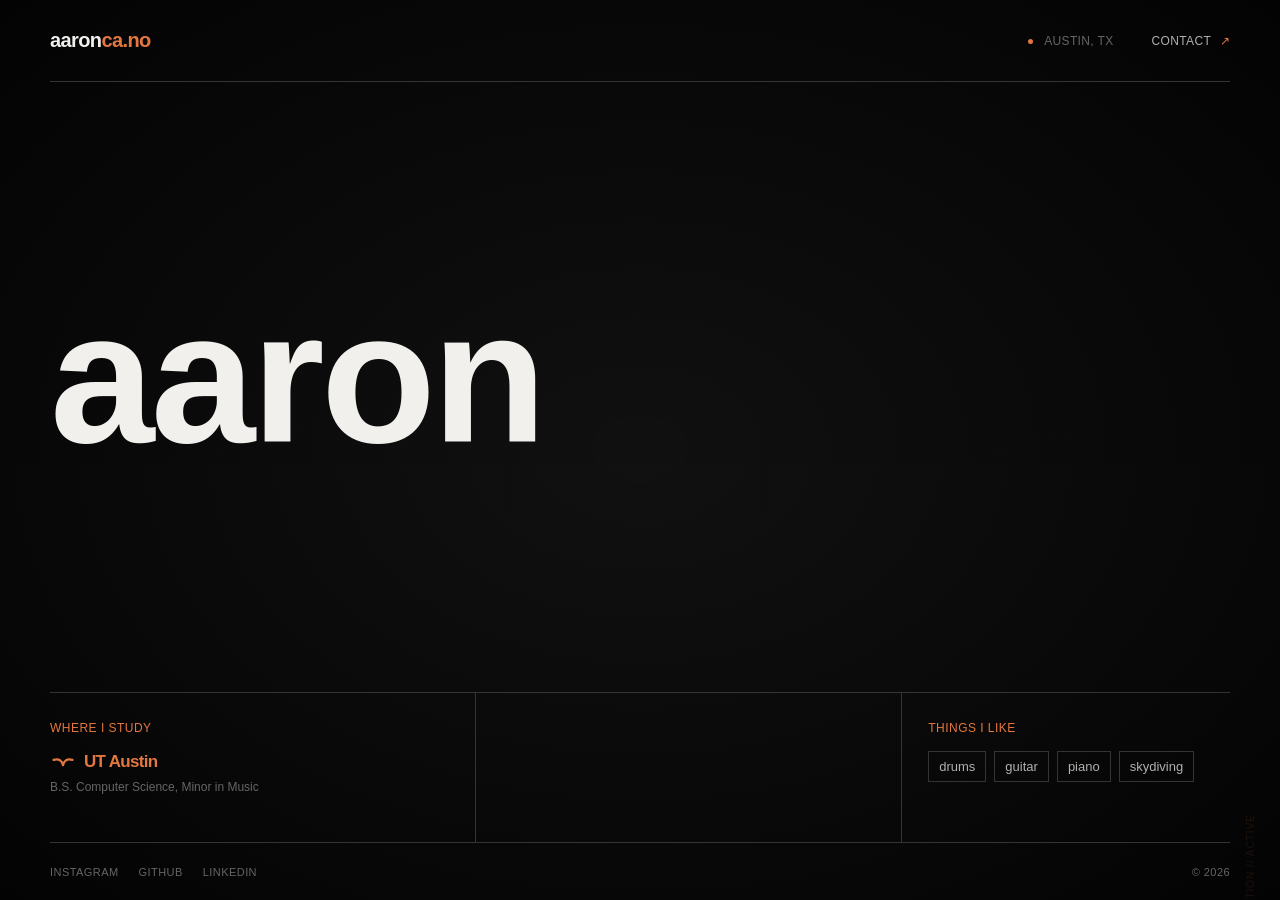
==== index.html @ 5e1a14c0 "new site" ====
<!doctype html>
<html lang="en">
<head>
  <meta charset="utf-8">
  <meta name="viewport" content="width=device-width, initial-scale=1">
  <meta name="theme-color" content="#111111">
  <meta name="description" content="Aaron's personal website.">
  <title>aaronca.no — Aaron</title>
  <link rel="icon" type="image/svg+xml" href="favicon.svg">
  <link rel="stylesheet" href="styles.css">
</head>
<body>
  <div class="background-mark" aria-hidden="true">A</div>
  <div class="sky-scene" aria-hidden="true">
    <div class="flight">
       <pre class="plane"> __
 \  \     _ _
  \**\ ___\/ \
X*#####*+^^\_\
  o/\  \
     \__\</pre>
    </div>
    <span class="skydiver one">o-)-&lt;</span>
    <span class="skydiver two">o-)-&lt;</span>
    <span class="skydiver three">o-)-&lt;</span>
    <span class="scene-status">BACKGROUND MOTION // ACTIVE</span>
  </div>
  <main class="page">
    <nav class="nav" aria-label="Main navigation">
      <a class="logo" href="/"><span class="logo-name">aaron</span><span class="logo-domain">ca.no</span></a>
      <div class="nav-right">
        <span class="location"><i></i> Austin, TX</span>
        <a href="mailto:aaroncano@utexas.edu">contact <b>↗</b></a>
      </div>
    </nav>

    <section class="hero" aria-labelledby="name">
      <div class="hero-main">
        <h1 id="name">aaron</h1>
      </div>
    </section>

    <section class="profile" aria-label="About Aaron">
      <div class="profile-block school-block">
        <span class="label">where I study</span>
        <p><svg class="longhorn" viewBox="0 0 100 36" aria-hidden="true"><path d="M50,30 C46,12 34,4 14,10 M50,30 C54,12 66,4 86,10" /></svg>UT Austin</p>
        <small>B.S. Computer Science, Minor in Music</small>
      </div>
      <div class="profile-block"></div>
      <div class="profile-block hobbies-block">
        <span class="label">things I like</span>
        <div class="hobbies"><span>drums</span><span>guitar</span><span>piano</span><span>skydiving</span></div>
      </div>
    </section>

    <footer class="footer">
      <div class="socials">
        <a href="https://instagram.com/uum" target="_blank" rel="noopener">Instagram</a>
        <a href="https://github.com/aarcn" target="_blank" rel="noopener">GitHub</a>
        <a href="https://www.linkedin.com/in/aarcn" target="_blank" rel="noopener">LinkedIn</a>
      </div>
      <span>© 2026</span>
    </footer>
  </main>
  <script src="script.js" defer></script>
</body>
</html>
---- styles.css ----
:root {
  --black: #111111;
  --panel: #181818;
  --white: #f1f0ed;
  --soft: #b1b0ad;
  --dim: #666563;
  --line: #353433;
  --orange: #e4773f;
  --font-sans: -apple-system, BlinkMacSystemFont, 'Segoe UI', Helvetica, 'Apple Color Emoji', Arial, sans-serif, 'Segoe UI Emoji', 'Segoe UI Symbol';
}

* { box-sizing: border-box; }
html, body { width: 100%; height: 100%; overflow: hidden; }
body { margin: 0; background: var(--black); color: var(--white); font-family: var(--font-sans); }
body::before { content: ''; position: fixed; inset: 0; pointer-events: none; opacity: .13; background-image: radial-gradient(#fff 0.5px, transparent .5px); background-size: 5px 5px; mix-blend-mode: soft-light; }
a { color: inherit; text-decoration: none; }
.sky-scene { position: fixed; inset: 0; z-index: 0; overflow: hidden; background: linear-gradient(180deg, rgba(17,17,17,.96), rgba(17,17,17,.98)), radial-gradient(ellipse at 70% 12%, rgba(255,255,255,.005), transparent 34%), repeating-linear-gradient(166deg, transparent 0 110px, rgba(255,255,255,.0025) 111px 112px, transparent 113px 190px); }
.sky-scene::after { content: ''; position: absolute; inset: 0; z-index: 2; pointer-events: none; background: radial-gradient(ellipse at center, transparent 5%, rgba(0,0,0,.78) 100%); }
.flight { position: absolute; top: 18%; right: -360px; z-index: 1; width: 360px; height: 150px; animation: fly var(--fly-duration, 14s) steps(var(--fly-steps, 140), end) infinite; will-change: transform; }
.flight::before { content: '..............................'; position: absolute; top: 31px; left: 150px; color: rgba(255,255,255,.08); font: 10px ui-monospace, 'SFMono-Regular', Menlo, Consolas, monospace; letter-spacing: 3px; }
.plane { position: absolute; top: 0; left: 0; margin: 0; color: rgba(255,255,255,.19); font: 11px/1.05 ui-monospace, 'SFMono-Regular', Menlo, Consolas, monospace; text-shadow: 0 0 8px rgba(255,255,255,.055); }
.skydiver { position: absolute; color: rgba(255,255,255,.21); font: 11px/1 ui-monospace, 'SFMono-Regular', Menlo, Consolas, monospace; text-align: center; white-space: pre; opacity: 0; text-shadow: 0 0 8px rgba(255,255,255,.06); z-index: 1; }
.skydiver.active { animation: drop 6.52s steps(34, end) forwards; }
.skydiver.landed { animation: bounce 2.8s steps(20, end) forwards; }
.scene-status { position: absolute; right: 24px; bottom: 86px; z-index: 3; color: rgba(228,119,63,.11); font: 500 10px var(--font-sans); letter-spacing: .1em; transform: rotate(-90deg); transform-origin: right bottom; }
.page { width: min(1180px, calc(100% - 88px)); height: 100dvh; min-height: 560px; margin: auto; position: relative; z-index: 1; display: flex; flex-direction: column; }
.nav { display: flex; justify-content: space-between; align-items: center; flex: 0 0 82px; border-bottom: 1px solid var(--line); font: 500 12px var(--font-sans); text-transform: uppercase; letter-spacing: .03em; }
.logo { color: var(--white); font: 600 20px var(--font-sans); letter-spacing: -.03em; text-transform: lowercase; }.logo-name { color: var(--white); }.logo-domain { color: var(--orange); }.nav-right { display: flex; align-items: center; gap: 38px; color: var(--soft); }.nav-right b { margin-left: 5px; color: var(--orange); font-weight: 400; }.location { color: var(--dim); }.location i { display: inline-block; width: 5px; height: 5px; margin: 0 8px 1px 0; border-radius: 50%; background: var(--orange); }
.hero { display: grid; grid-template-columns: 1fr; align-items: center; flex: 1; border-bottom: 1px solid var(--line); position: relative; }.hero-main { padding-bottom: 2vh; }.label { color: var(--orange); font: 500 12px var(--font-sans); letter-spacing: .04em; text-transform: uppercase; }
h1 { margin: 0; font-size: clamp(84px, 15vw, 188px); font-weight: 700; letter-spacing: -.02em; line-height: .85; }
.background-mark { position: fixed; right: -2vw; bottom: -14vw; z-index: -1; color: #171717; font-size: 52vw; font-weight: 800; letter-spacing: -.2em; line-height: .7; user-select: none; }
.profile { display: grid; grid-template-columns: 1.3fr 1.3fr 1fr; min-height: 150px; border-bottom: 1px solid var(--line); }.profile-block { padding: 25px 26px 22px 0; border-right: 1px solid var(--line); }.profile-block + .profile-block { padding-left: 26px; }.profile-block:last-child { border: 0; }.profile-block p { margin: 15px 0 0; color: var(--white); font-size: 17px; font-weight: 600; letter-spacing: -.04em; line-height: 1.25; }.school-block p { display: flex; align-items: center; color: var(--orange); }.school-block small { display: block; margin-top: 8px; color: var(--dim); font: 12px var(--font-sans); }.longhorn { width: 26px; height: 10px; margin-right: 8px; fill: none; stroke: var(--orange); stroke-width: 9; stroke-linecap: round; flex: 0 0 auto; }.hobbies { display: flex; flex-wrap: wrap; gap: 8px; margin-top: 15px; }.hobbies span { padding: 7px 10px; border: 1px solid var(--line); color: var(--soft); font: 500 13px var(--font-sans); transition: border-color .15s ease, color .15s ease; }.hobbies span:hover { border-color: var(--orange); color: var(--orange); }
.footer { display: flex; justify-content: space-between; align-items: center; flex: 0 0 57px; color: var(--dim); font: 500 11px var(--font-sans); text-transform: uppercase; letter-spacing: .04em; }.socials { display: flex; gap: 20px; }.socials a:hover { color: var(--orange); }
@keyframes fly { from { transform: translateX(0); } to { transform: translateX(calc(-1 * var(--fly-distance, 1820px))); } }
@keyframes drop { 0% { opacity: 0; transform: translate(0, 0); } 3% { opacity: 1; } 22% { transform: translate(8px, calc(var(--fall-total, 220px) * .682)); } 100% { opacity: 1; transform: translate(var(--drift-x, 45px), var(--fall-total, 220px)); } }
@keyframes bounce { 0% { opacity: 1; transform: translate(var(--drift-x, 45px), var(--fall-total, 220px)); } 17.86% { transform: translate(var(--drift-x, 45px), var(--fall-total, 220px)); } 26.79% { transform: translate(var(--drift-x, 45px), calc(var(--fall-total, 220px) - 11px)); } 35.71% { transform: translate(var(--drift-x, 45px), var(--fall-total, 220px)); } 44.64% { transform: translate(var(--drift-x, 45px), calc(var(--fall-total, 220px) - 11px)); } 53.57% { transform: translate(var(--drift-x, 45px), var(--fall-total, 220px)); } 89.29% { opacity: 1; transform: translate(var(--drift-x, 45px), var(--fall-total, 220px)); } 100% { opacity: 0; transform: translate(var(--drift-x, 45px), var(--fall-total, 220px)); } }
@media (max-width: 700px) { .page { width: calc(100% - 36px); min-height: 500px; }.nav { flex-basis: 64px; }.nav-right { gap: 15px; }.location { display: none; }.hero { padding-top: 15vh; }.profile { grid-template-columns: 1fr 1fr; min-height: 0; }.profile-block { padding: 18px 10px 18px 0; }.profile-block + .profile-block { padding-left: 14px; }.profile-block:last-child { grid-column: 1 / -1; border-top: 1px solid var(--line); padding-left: 0; }.profile-block p { font-size: 14px; }.hobbies-block { display: flex; align-items: center; justify-content: space-between; gap: 12px; }.hobbies-block .label { flex: 0 0 auto; }.hobbies { margin-top: 0; justify-content: flex-end; }.background-mark { right: -12vw; bottom: 4vh; font-size: 80vw; }.footer { flex-basis: 45px; }.socials { gap: 12px; } }
@media (max-height: 680px) and (min-width: 701px) { .nav { flex-basis: 66px; }.hero h1 { font-size: 112px; }.profile { min-height: 125px; }.profile-block { padding-top: 18px; }.footer { flex-basis: 45px; } }
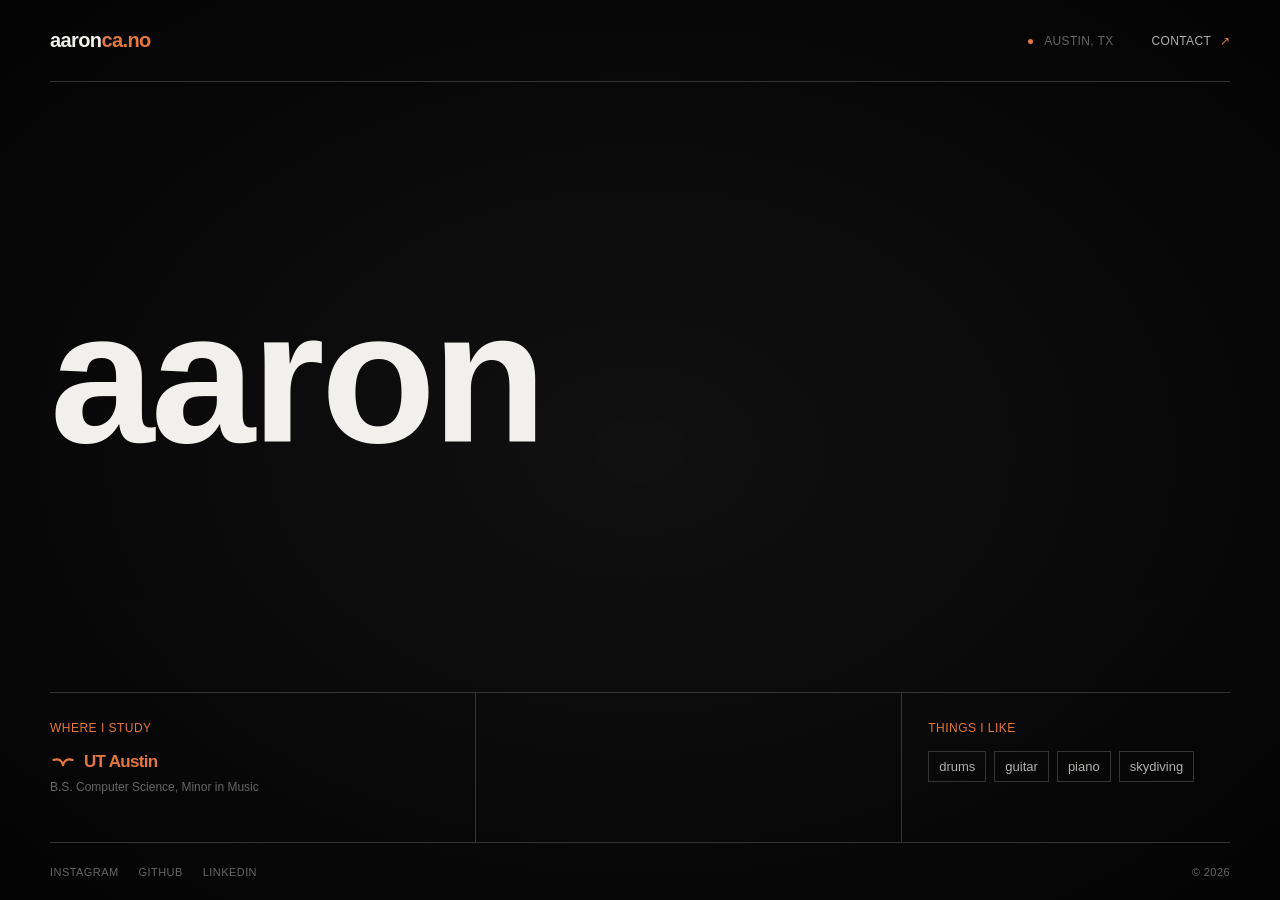
==== commit 8aad5fbe: "Update title in index.html" ====
--- a/index.html
+++ b/index.html
@@ -5,7 +5,7 @@
   <meta name="viewport" content="width=device-width, initial-scale=1">
   <meta name="theme-color" content="#111111">
   <meta name="description" content="Aaron's personal website.">
-  <title>aaronca.no — Aaron</title>
+  <title>aaron ca.no</title>
   <link rel="icon" type="image/svg+xml" href="favicon.svg">
   <link rel="stylesheet" href="styles.css">
 </head>
@@ -23,7 +23,6 @@
     <span class="skydiver one">o-)-&lt;</span>
     <span class="skydiver two">o-)-&lt;</span>
     <span class="skydiver three">o-)-&lt;</span>
-    <span class="scene-status">BACKGROUND MOTION // ACTIVE</span>
   </div>
   <main class="page">
     <nav class="nav" aria-label="Main navigation">
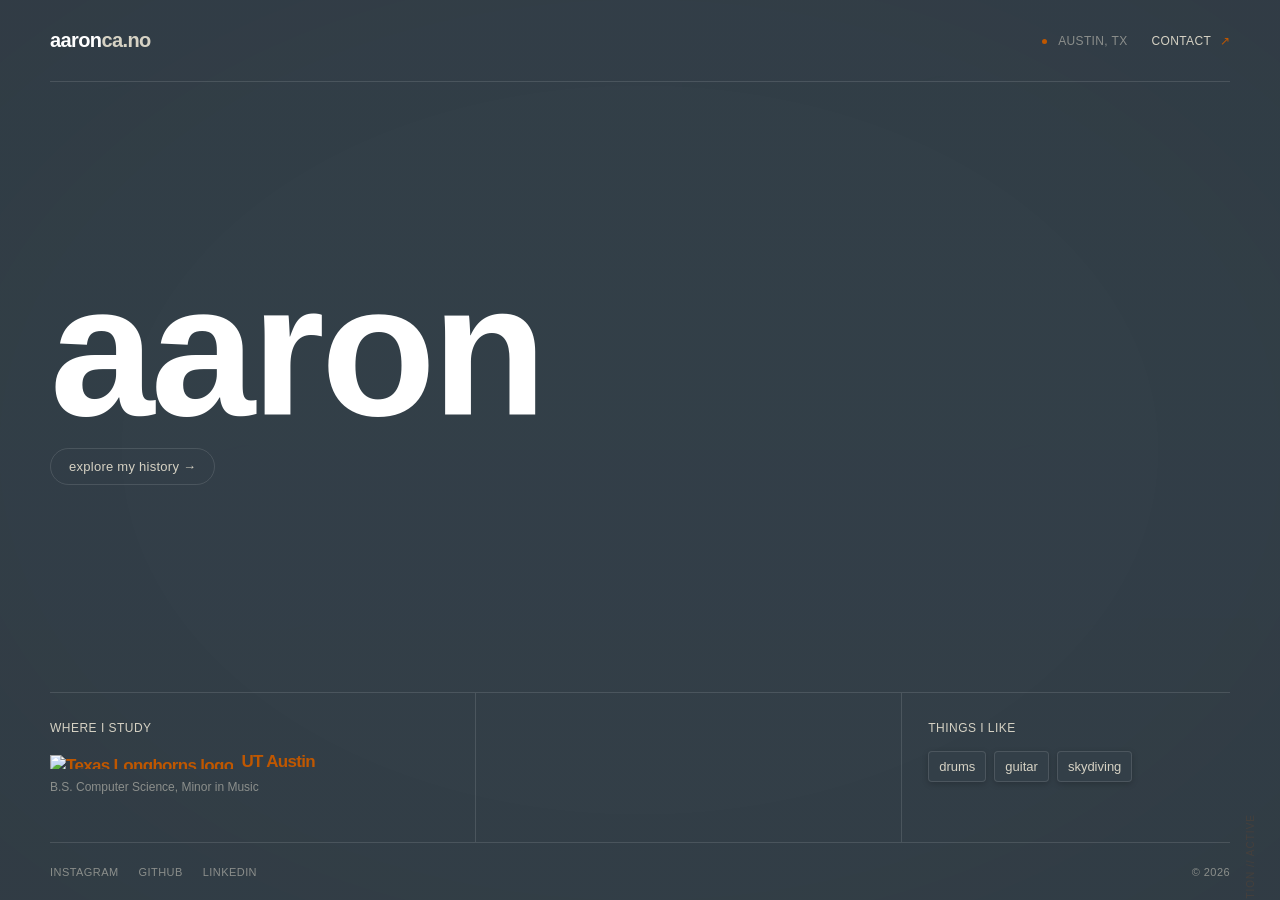
==== commit 04694b2a: "n" ====
--- a/index.html
+++ b/index.html
@@ -3,9 +3,9 @@
 <head>
   <meta charset="utf-8">
   <meta name="viewport" content="width=device-width, initial-scale=1">
-  <meta name="theme-color" content="#111111">
-  <meta name="description" content="Aaron's personal website.">
-  <title>aaron ca.no</title>
+  <meta name="theme-color" content="#333F48">
+  <meta name="description" content="a aronnnn">
+  <title>aaronca.no</title>
   <link rel="icon" type="image/svg+xml" href="favicon.svg">
   <link rel="stylesheet" href="styles.css">
 </head>
@@ -23,6 +23,7 @@
     <span class="skydiver one">o-)-&lt;</span>
     <span class="skydiver two">o-)-&lt;</span>
     <span class="skydiver three">o-)-&lt;</span>
+    <span class="scene-status">BACKGROUND MOTION // ACTIVE</span>
   </div>
   <main class="page">
     <nav class="nav" aria-label="Main navigation">
@@ -36,19 +37,20 @@
     <section class="hero" aria-labelledby="name">
       <div class="hero-main">
         <h1 id="name">aaron</h1>
+        <a class="explore-btn" href="history.html">explore my history →</a>
       </div>
     </section>
 
     <section class="profile" aria-label="About Aaron">
       <div class="profile-block school-block">
         <span class="label">where I study</span>
-        <p><svg class="longhorn" viewBox="0 0 100 36" aria-hidden="true"><path d="M50,30 C46,12 34,4 14,10 M50,30 C54,12 66,4 86,10" /></svg>UT Austin</p>
+        <p><img class="longhorn" src="https://imgs.search.brave.com/tHz8o9_gtrJKalF6sdXuzC66Z_aBAsimon8lLTeppGc/rs:fit:860:0:0:0/g:ce/aHR0cHM6Ly9keGJo/c3JxeXJyNjkwLmNs/b3VkZnJvbnQubmV0/L3NpZGVhcm0ubmV4/dGdlbi5zaXRlcy90/ZXhhc3Nwb3J0c19j/b20vaW1hZ2VzL2lu/dGVncmF0aW9uXzIw/MjQvbWFpbl9uYXZf/bG9nby13aGl0ZS5z/dmc" alt="Texas Longhorns logo">UT Austin</p>
         <small>B.S. Computer Science, Minor in Music</small>
       </div>
       <div class="profile-block"></div>
       <div class="profile-block hobbies-block">
         <span class="label">things I like</span>
-        <div class="hobbies"><span>drums</span><span>guitar</span><span>piano</span><span>skydiving</span></div>
+        <div class="hobbies"><span class="hobby-wrap"><button type="button" class="hobby" data-clip="media/drums.mp4">drums</button></span><span class="hobby-wrap"><button type="button" class="hobby" data-clip="media/guitar.mp4">guitar</button></span><span class="hobby-wrap"><button type="button" class="hobby" data-clip="media/skydiving.mp4">skydiving</button></span></div>
       </div>
     </section>
 
--- a/styles.css
+++ b/styles.css
@@ -1,38 +1,82 @@
 :root {
-  --black: #111111;
-  --panel: #181818;
-  --white: #f1f0ed;
-  --soft: #b1b0ad;
-  --dim: #666563;
-  --line: #353433;
-  --orange: #e4773f;
+  --bg: #333F48;
+  --ink: #ffffff;
+  --soft: #D6D2C4;
+  --dim: rgba(214, 210, 196, .55);
+  --line: rgba(255, 255, 255, .12);
+  --accent: #BF5700;
+  --burnt-orange: #BF5700;
   --font-sans: -apple-system, BlinkMacSystemFont, 'Segoe UI', Helvetica, 'Apple Color Emoji', Arial, sans-serif, 'Segoe UI Emoji', 'Segoe UI Symbol';
+}
+
+[data-theme="light"] {
+  --bg: #D6D2C4;
+  --ink: #333F48;
+  --soft: rgba(51, 63, 72, .62);
+  --dim: rgba(51, 63, 72, .4);
+  --line: rgba(51, 63, 72, .16);
 }
 
 * { box-sizing: border-box; }
 html, body { width: 100%; height: 100%; overflow: hidden; }
-body { margin: 0; background: var(--black); color: var(--white); font-family: var(--font-sans); }
+body { margin: 0; background: var(--bg); color: var(--ink); font-family: var(--font-sans); transition: background-color .25s ease, color .25s ease; }
 body::before { content: ''; position: fixed; inset: 0; pointer-events: none; opacity: .13; background-image: radial-gradient(#fff 0.5px, transparent .5px); background-size: 5px 5px; mix-blend-mode: soft-light; }
+[data-theme="light"] body::before { opacity: .1; background-image: radial-gradient(#333F48 0.5px, transparent .5px); mix-blend-mode: multiply; }
 a { color: inherit; text-decoration: none; }
-.sky-scene { position: fixed; inset: 0; z-index: 0; overflow: hidden; background: linear-gradient(180deg, rgba(17,17,17,.96), rgba(17,17,17,.98)), radial-gradient(ellipse at 70% 12%, rgba(255,255,255,.005), transparent 34%), repeating-linear-gradient(166deg, transparent 0 110px, rgba(255,255,255,.0025) 111px 112px, transparent 113px 190px); }
-.sky-scene::after { content: ''; position: absolute; inset: 0; z-index: 2; pointer-events: none; background: radial-gradient(ellipse at center, transparent 5%, rgba(0,0,0,.78) 100%); }
+.sky-scene { position: fixed; inset: 0; z-index: 0; overflow: hidden; background: linear-gradient(180deg, rgba(51,63,72,.96), rgba(51,63,72,.98)), radial-gradient(ellipse at 70% 12%, rgba(255,255,255,.005), transparent 34%), repeating-linear-gradient(166deg, transparent 0 110px, rgba(255,255,255,.0025) 111px 112px, transparent 113px 190px); }
+[data-theme="light"] .sky-scene { background: linear-gradient(180deg, rgba(214,210,196,.96), rgba(214,210,196,.98)), radial-gradient(ellipse at 70% 12%, rgba(51,63,72,.01), transparent 34%), repeating-linear-gradient(166deg, transparent 0 110px, rgba(51,63,72,.006) 111px 112px, transparent 113px 190px); }
+.sky-scene::after { content: ''; position: absolute; inset: 0; z-index: 2; pointer-events: none; background: radial-gradient(ellipse at center, transparent 55%, rgba(0,0,0,.04) 100%); }
+[data-theme="light"] .sky-scene::after { background: radial-gradient(ellipse at center, transparent 55%, rgba(51,63,72,.05) 100%); }
 .flight { position: absolute; top: 18%; right: -360px; z-index: 1; width: 360px; height: 150px; animation: fly var(--fly-duration, 14s) steps(var(--fly-steps, 140), end) infinite; will-change: transform; }
 .flight::before { content: '..............................'; position: absolute; top: 31px; left: 150px; color: rgba(255,255,255,.08); font: 10px ui-monospace, 'SFMono-Regular', Menlo, Consolas, monospace; letter-spacing: 3px; }
+[data-theme="light"] .flight::before { color: rgba(51,63,72,.14); }
 .plane { position: absolute; top: 0; left: 0; margin: 0; color: rgba(255,255,255,.19); font: 11px/1.05 ui-monospace, 'SFMono-Regular', Menlo, Consolas, monospace; text-shadow: 0 0 8px rgba(255,255,255,.055); }
-.skydiver { position: absolute; color: rgba(255,255,255,.21); font: 11px/1 ui-monospace, 'SFMono-Regular', Menlo, Consolas, monospace; text-align: center; white-space: pre; opacity: 0; text-shadow: 0 0 8px rgba(255,255,255,.06); z-index: 1; }
-.skydiver.active { animation: drop 6.52s steps(34, end) forwards; }
+[data-theme="light"] .plane { color: rgba(51,63,72,.28); text-shadow: 0 0 8px rgba(255,255,255,.4); }
+.skydiver { position: absolute; color: rgba(255,255,255,.13); font: 11px/1 ui-monospace, 'SFMono-Regular', Menlo, Consolas, monospace; text-align: center; white-space: pre; opacity: 0; text-shadow: 0 0 8px rgba(255,255,255,.04); z-index: 1; }
+[data-theme="light"] .skydiver { color: rgba(51,63,72,.22); text-shadow: 0 0 8px rgba(255,255,255,.3); }
+.skydiver.active { animation: drop 9.5s steps(50, end) forwards; }
 .skydiver.landed { animation: bounce 2.8s steps(20, end) forwards; }
-.scene-status { position: absolute; right: 24px; bottom: 86px; z-index: 3; color: rgba(228,119,63,.11); font: 500 10px var(--font-sans); letter-spacing: .1em; transform: rotate(-90deg); transform-origin: right bottom; }
+.scene-status { position: absolute; right: 24px; bottom: 86px; z-index: 3; color: rgba(191,87,0,.14); font: 500 10px var(--font-sans); letter-spacing: .1em; transform: rotate(-90deg); transform-origin: right bottom; }
+[data-theme="light"] .scene-status { color: rgba(191,87,0,.22); }
 .page { width: min(1180px, calc(100% - 88px)); height: 100dvh; min-height: 560px; margin: auto; position: relative; z-index: 1; display: flex; flex-direction: column; }
 .nav { display: flex; justify-content: space-between; align-items: center; flex: 0 0 82px; border-bottom: 1px solid var(--line); font: 500 12px var(--font-sans); text-transform: uppercase; letter-spacing: .03em; }
-.logo { color: var(--white); font: 600 20px var(--font-sans); letter-spacing: -.03em; text-transform: lowercase; }.logo-name { color: var(--white); }.logo-domain { color: var(--orange); }.nav-right { display: flex; align-items: center; gap: 38px; color: var(--soft); }.nav-right b { margin-left: 5px; color: var(--orange); font-weight: 400; }.location { color: var(--dim); }.location i { display: inline-block; width: 5px; height: 5px; margin: 0 8px 1px 0; border-radius: 50%; background: var(--orange); }
-.hero { display: grid; grid-template-columns: 1fr; align-items: center; flex: 1; border-bottom: 1px solid var(--line); position: relative; }.hero-main { padding-bottom: 2vh; }.label { color: var(--orange); font: 500 12px var(--font-sans); letter-spacing: .04em; text-transform: uppercase; }
+.logo { color: var(--ink); font: 600 20px var(--font-sans); letter-spacing: -.03em; text-transform: lowercase; }.logo-name { color: var(--ink); }.logo-domain { color: var(--soft); }.nav-right { display: flex; align-items: center; gap: 24px; color: var(--soft); }.nav-right b { margin-left: 5px; color: var(--accent); font-weight: 400; }.location { color: var(--dim); }.location i { display: inline-block; width: 5px; height: 5px; margin: 0 8px 1px 0; border-radius: 50%; background: var(--accent); }
+.theme-toggle { display: inline-flex; align-items: center; justify-content: center; width: 26px; height: 26px; padding: 0; border: 1px solid var(--line); border-radius: 50%; background: transparent; color: var(--ink); cursor: pointer; transition: border-color .15s ease, color .15s ease; }
+.theme-toggle:hover { border-color: var(--accent); color: var(--accent); }
+.theme-toggle svg { width: 13px; height: 13px; display: block; }
+.theme-toggle .icon-moon { display: none; }
+[data-theme="light"] .theme-toggle .icon-sun { display: none; }
+[data-theme="light"] .theme-toggle .icon-moon { display: block; }
+.hero { display: grid; grid-template-columns: 1fr; align-items: center; flex: 1; border-bottom: 1px solid var(--line); position: relative; }.hero-main { padding-bottom: 2vh; }.label { color: var(--soft); font: 500 12px var(--font-sans); letter-spacing: .04em; text-transform: uppercase; }
+.explore-btn { display: inline-block; margin-top: 18px; padding: 10px 18px; border: 1px solid var(--line); border-radius: 20px; color: var(--soft); font: 500 13px var(--font-sans); letter-spacing: .02em; transition: border-color .15s ease, color .15s ease; }.explore-btn:hover { border-color: var(--accent); color: var(--accent); }
 h1 { margin: 0; font-size: clamp(84px, 15vw, 188px); font-weight: 700; letter-spacing: -.02em; line-height: .85; }
-.background-mark { position: fixed; right: -2vw; bottom: -14vw; z-index: -1; color: #171717; font-size: 52vw; font-weight: 800; letter-spacing: -.2em; line-height: .7; user-select: none; }
-.profile { display: grid; grid-template-columns: 1.3fr 1.3fr 1fr; min-height: 150px; border-bottom: 1px solid var(--line); }.profile-block { padding: 25px 26px 22px 0; border-right: 1px solid var(--line); }.profile-block + .profile-block { padding-left: 26px; }.profile-block:last-child { border: 0; }.profile-block p { margin: 15px 0 0; color: var(--white); font-size: 17px; font-weight: 600; letter-spacing: -.04em; line-height: 1.25; }.school-block p { display: flex; align-items: center; color: var(--orange); }.school-block small { display: block; margin-top: 8px; color: var(--dim); font: 12px var(--font-sans); }.longhorn { width: 26px; height: 10px; margin-right: 8px; fill: none; stroke: var(--orange); stroke-width: 9; stroke-linecap: round; flex: 0 0 auto; }.hobbies { display: flex; flex-wrap: wrap; gap: 8px; margin-top: 15px; }.hobbies span { padding: 7px 10px; border: 1px solid var(--line); color: var(--soft); font: 500 13px var(--font-sans); transition: border-color .15s ease, color .15s ease; }.hobbies span:hover { border-color: var(--orange); color: var(--orange); }
-.footer { display: flex; justify-content: space-between; align-items: center; flex: 0 0 57px; color: var(--dim); font: 500 11px var(--font-sans); text-transform: uppercase; letter-spacing: .04em; }.socials { display: flex; gap: 20px; }.socials a:hover { color: var(--orange); }
+.background-mark { position: fixed; right: -2vw; bottom: -14vw; z-index: -1; color: #2b343c; font-size: 52vw; font-weight: 800; letter-spacing: -.2em; line-height: .7; user-select: none; }
+[data-theme="light"] .background-mark { color: rgba(51,63,72,.06); }
+.profile { display: grid; grid-template-columns: 1.3fr 1.3fr 1fr; min-height: 150px; border-bottom: 1px solid var(--line); }.profile-block { padding: 25px 26px 22px 0; border-right: 1px solid var(--line); }.profile-block + .profile-block { padding-left: 26px; }.profile-block:last-child { border: 0; }.profile-block p { margin: 15px 0 0; color: var(--ink); font-size: 17px; font-weight: 600; letter-spacing: -.04em; line-height: 1.25; }.school-block p { display: flex; align-items: center; color: var(--burnt-orange); }.school-block small { display: block; margin-top: 8px; color: var(--dim); font: 12px var(--font-sans); }.longhorn { height: 14px; width: auto; margin-right: 8px; flex: 0 0 auto; }.hobbies { display: flex; flex-wrap: wrap; gap: 8px; margin-top: 15px; }
+/* Real <button>s now (click opens the clip below), so a UA button reset
+   plus a drop shadow -- lifts the tag off the page a little so it actually
+   reads as clickable instead of a plain label. */
+.hobbies .hobby { appearance: none; -webkit-appearance: none; margin: 0; padding: 7px 10px; border: 1px solid var(--line); border-radius: 4px; background: var(--bg); color: var(--soft); font: 500 13px var(--font-sans); cursor: pointer; box-shadow: 0 2px 6px rgba(0,0,0,.2); transition: border-color .15s ease, color .15s ease, box-shadow .15s ease, transform .1s ease; }
+.hobbies .hobby:hover { border-color: var(--accent); color: var(--accent); }
+.hobbies .hobby:active { box-shadow: 0 1px 2px rgba(0,0,0,.2); transform: translateY(1px); }
+/* A looping video clip preview, opened by clicking its tag (not hover --
+   that's what lets the native <video controls> bar underneath actually be
+   used, e.g. to raise the volume). The <video> itself is inserted by
+   script.js (one per tag, from its data-clip path) since CSS alone can't
+   play media; this just positions/frames whatever gets dropped in. A
+   background color sits behind it so a tag never shows a blank floating
+   box before its clip is added. */
+.hobby-wrap { position: relative; display: inline-block; }
+.hobby { cursor: pointer; }
+/* Sized to the clip's own aspect ratio (width/height: auto), capped by
+   max-width/max-height rather than force-cropped into a fixed box -- a
+   portrait clip and a landscape clip end up different shapes on purpose. */
+.hobby-preview { position: absolute; left: 50%; bottom: calc(100% + 10px); display: block; width: auto; height: auto; max-width: 320px; max-height: 260px; background: var(--line); border: 1px solid var(--line); border-radius: 6px; box-shadow: 0 10px 28px rgba(0,0,0,.35); opacity: 0; pointer-events: none; transform: translate(-50%, 4px); transition: opacity .15s ease, transform .15s ease; z-index: 10; }
+.hobby-preview.visible { opacity: 1; pointer-events: auto; transform: translate(-50%, 0); }
+[data-theme="light"] .longhorn { filter: brightness(0); }
+.footer { display: flex; justify-content: space-between; align-items: center; flex: 0 0 57px; color: var(--dim); font: 500 11px var(--font-sans); text-transform: uppercase; letter-spacing: .04em; }.socials { display: flex; gap: 20px; }.socials a:hover { color: var(--accent); }
 @keyframes fly { from { transform: translateX(0); } to { transform: translateX(calc(-1 * var(--fly-distance, 1820px))); } }
 @keyframes drop { 0% { opacity: 0; transform: translate(0, 0); } 3% { opacity: 1; } 22% { transform: translate(8px, calc(var(--fall-total, 220px) * .682)); } 100% { opacity: 1; transform: translate(var(--drift-x, 45px), var(--fall-total, 220px)); } }
-@keyframes bounce { 0% { opacity: 1; transform: translate(var(--drift-x, 45px), var(--fall-total, 220px)); } 17.86% { transform: translate(var(--drift-x, 45px), var(--fall-total, 220px)); } 26.79% { transform: translate(var(--drift-x, 45px), calc(var(--fall-total, 220px) - 11px)); } 35.71% { transform: translate(var(--drift-x, 45px), var(--fall-total, 220px)); } 44.64% { transform: translate(var(--drift-x, 45px), calc(var(--fall-total, 220px) - 11px)); } 53.57% { transform: translate(var(--drift-x, 45px), var(--fall-total, 220px)); } 89.29% { opacity: 1; transform: translate(var(--drift-x, 45px), var(--fall-total, 220px)); } 100% { opacity: 0; transform: translate(var(--drift-x, 45px), var(--fall-total, 220px)); } }
+@keyframes bounce { 0% { opacity: 1; transform: translate(var(--drift-x, 45px), var(--fall-total, 220px)); } 17.86% { transform: translate(var(--drift-x, 45px), var(--fall-total, 220px)); } 35.71% { opacity: 1; transform: translate(var(--drift-x, 45px), calc(var(--fall-total, 220px) - 11px)); } 53.57% { transform: translate(var(--drift-x, 45px), var(--fall-total, 220px)); } 100% { opacity: 0; transform: translate(var(--drift-x, 45px), var(--fall-total, 220px)); } }
 @media (max-width: 700px) { .page { width: calc(100% - 36px); min-height: 500px; }.nav { flex-basis: 64px; }.nav-right { gap: 15px; }.location { display: none; }.hero { padding-top: 15vh; }.profile { grid-template-columns: 1fr 1fr; min-height: 0; }.profile-block { padding: 18px 10px 18px 0; }.profile-block + .profile-block { padding-left: 14px; }.profile-block:last-child { grid-column: 1 / -1; border-top: 1px solid var(--line); padding-left: 0; }.profile-block p { font-size: 14px; }.hobbies-block { display: flex; align-items: center; justify-content: space-between; gap: 12px; }.hobbies-block .label { flex: 0 0 auto; }.hobbies { margin-top: 0; justify-content: flex-end; }.background-mark { right: -12vw; bottom: 4vh; font-size: 80vw; }.footer { flex-basis: 45px; }.socials { gap: 12px; } }
 @media (max-height: 680px) and (min-width: 701px) { .nav { flex-basis: 66px; }.hero h1 { font-size: 112px; }.profile { min-height: 125px; }.profile-block { padding-top: 18px; }.footer { flex-basis: 45px; } }
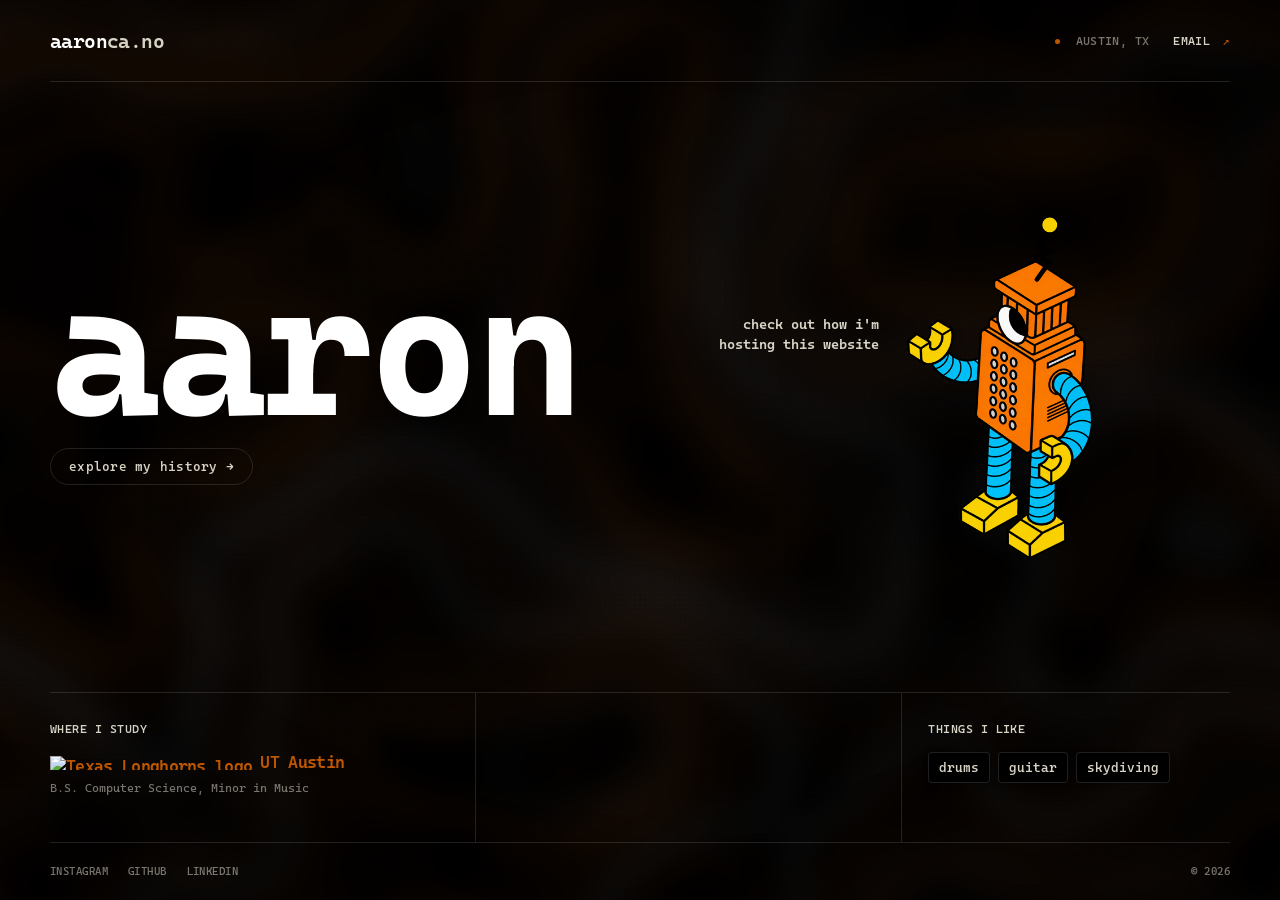
==== commit dd12d050: "upd" ====
--- a/index.html
+++ b/index.html
@@ -3,14 +3,16 @@
 <head>
   <meta charset="utf-8">
   <meta name="viewport" content="width=device-width, initial-scale=1">
-  <meta name="theme-color" content="#333F48">
-  <meta name="description" content="a aronnnn">
+  <meta name="theme-color" content="#000000">
+  <meta name="description" content="Aaron's personal website.">
   <title>aaronca.no</title>
   <link rel="icon" type="image/svg+xml" href="favicon.svg">
+  <link rel="preconnect" href="https://fonts.googleapis.com">
+  <link rel="preconnect" href="https://fonts.gstatic.com" crossorigin>
+  <link rel="stylesheet" href="https://fonts.googleapis.com/css2?family=Cascadia+Mono:wght@300..700&display=swap">
   <link rel="stylesheet" href="styles.css">
 </head>
 <body>
-  <div class="background-mark" aria-hidden="true">A</div>
   <div class="sky-scene" aria-hidden="true">
     <div class="flight">
        <pre class="plane"> __
@@ -23,14 +25,13 @@
     <span class="skydiver one">o-)-&lt;</span>
     <span class="skydiver two">o-)-&lt;</span>
     <span class="skydiver three">o-)-&lt;</span>
-    <span class="scene-status">BACKGROUND MOTION // ACTIVE</span>
   </div>
   <main class="page">
     <nav class="nav" aria-label="Main navigation">
       <a class="logo" href="/"><span class="logo-name">aaron</span><span class="logo-domain">ca.no</span></a>
       <div class="nav-right">
         <span class="location"><i></i> Austin, TX</span>
-        <a href="mailto:aaroncano@utexas.edu">contact <b>↗</b></a>
+        <a href="mailto:aaroncano@utexas.edu">email<b> ↗</b></a>
       </div>
     </nav>
 
@@ -39,6 +40,10 @@
         <h1 id="name">aaron</h1>
         <a class="explore-btn" href="history.html">explore my history →</a>
       </div>
+      <a class="homelab-callout" href="homelab.html">
+        <span class="homelab-text">check out how i'm hosting this website</span>
+        <img class="robot" src="media/towerrobot-web.png" alt="" width="482" height="640">
+      </a>
     </section>
 
     <section class="profile" aria-label="About Aaron">
@@ -50,7 +55,7 @@
       <div class="profile-block"></div>
       <div class="profile-block hobbies-block">
         <span class="label">things I like</span>
-        <div class="hobbies"><span class="hobby-wrap"><button type="button" class="hobby" data-clip="media/drums.mp4">drums</button></span><span class="hobby-wrap"><button type="button" class="hobby" data-clip="media/guitar.mp4">guitar</button></span><span class="hobby-wrap"><button type="button" class="hobby" data-clip="media/skydiving.mp4">skydiving</button></span></div>
+        <div class="hobbies"><span class="hobby-wrap"><button type="button" class="hobby" data-clip="media/drums.mp4">drums</button></span><span class="hobby-wrap"><button type="button" class="hobby" data-clip="media/cafo.mp4">guitar</button></span><span class="hobby-wrap"><button type="button" class="hobby" data-clip="media/skydiving.mp4">skydiving</button></span></div>
       </div>
     </section>
 
@@ -63,6 +68,7 @@
       <span>© 2026</span>
     </footer>
   </main>
+  <script src="topo.js" defer></script>
   <script src="script.js" defer></script>
 </body>
 </html>
--- a/styles.css
+++ b/styles.css
@@ -1,12 +1,13 @@
 :root {
-  --bg: #333F48;
+  --bg: #000000;
+  --topo: #E2681A;
   --ink: #ffffff;
   --soft: #D6D2C4;
   --dim: rgba(214, 210, 196, .55);
   --line: rgba(255, 255, 255, .12);
   --accent: #BF5700;
   --burnt-orange: #BF5700;
-  --font-sans: -apple-system, BlinkMacSystemFont, 'Segoe UI', Helvetica, 'Apple Color Emoji', Arial, sans-serif, 'Segoe UI Emoji', 'Segoe UI Symbol';
+  --font: 'Cascadia Mono', ui-monospace, SFMono-Regular, Menlo, Consolas, monospace;
 }
 
 [data-theme="light"] {
@@ -19,44 +20,52 @@
 
 * { box-sizing: border-box; }
 html, body { width: 100%; height: 100%; overflow: hidden; }
-body { margin: 0; background: var(--bg); color: var(--ink); font-family: var(--font-sans); transition: background-color .25s ease, color .25s ease; }
+body { margin: 0; background: var(--bg); color: var(--ink); font-family: var(--font); transition: background-color .25s ease, color .25s ease; }
 body::before { content: ''; position: fixed; inset: 0; pointer-events: none; opacity: .13; background-image: radial-gradient(#fff 0.5px, transparent .5px); background-size: 5px 5px; mix-blend-mode: soft-light; }
 [data-theme="light"] body::before { opacity: .1; background-image: radial-gradient(#333F48 0.5px, transparent .5px); mix-blend-mode: multiply; }
 a { color: inherit; text-decoration: none; }
-.sky-scene { position: fixed; inset: 0; z-index: 0; overflow: hidden; background: linear-gradient(180deg, rgba(51,63,72,.96), rgba(51,63,72,.98)), radial-gradient(ellipse at 70% 12%, rgba(255,255,255,.005), transparent 34%), repeating-linear-gradient(166deg, transparent 0 110px, rgba(255,255,255,.0025) 111px 112px, transparent 113px 190px); }
+.sky-scene { position: fixed; inset: 0; z-index: 0; overflow: hidden; background: none; }
 [data-theme="light"] .sky-scene { background: linear-gradient(180deg, rgba(214,210,196,.96), rgba(214,210,196,.98)), radial-gradient(ellipse at 70% 12%, rgba(51,63,72,.01), transparent 34%), repeating-linear-gradient(166deg, transparent 0 110px, rgba(51,63,72,.006) 111px 112px, transparent 113px 190px); }
 .sky-scene::after { content: ''; position: absolute; inset: 0; z-index: 2; pointer-events: none; background: radial-gradient(ellipse at center, transparent 55%, rgba(0,0,0,.04) 100%); }
 [data-theme="light"] .sky-scene::after { background: radial-gradient(ellipse at center, transparent 55%, rgba(51,63,72,.05) 100%); }
 .flight { position: absolute; top: 18%; right: -360px; z-index: 1; width: 360px; height: 150px; animation: fly var(--fly-duration, 14s) steps(var(--fly-steps, 140), end) infinite; will-change: transform; }
-.flight::before { content: '..............................'; position: absolute; top: 31px; left: 150px; color: rgba(255,255,255,.08); font: 10px ui-monospace, 'SFMono-Regular', Menlo, Consolas, monospace; letter-spacing: 3px; }
+.flight::before { content: '..............................'; position: absolute; top: 31px; left: 150px; color: rgba(255,255,255,.08); font: 10px var(--font); letter-spacing: 3px; }
 [data-theme="light"] .flight::before { color: rgba(51,63,72,.14); }
-.plane { position: absolute; top: 0; left: 0; margin: 0; color: rgba(255,255,255,.19); font: 11px/1.05 ui-monospace, 'SFMono-Regular', Menlo, Consolas, monospace; text-shadow: 0 0 8px rgba(255,255,255,.055); }
+.plane { position: absolute; top: 0; left: 0; margin: 0; color: rgba(255,255,255,.19); font: 11px/1.05 var(--font); text-shadow: 0 0 8px rgba(255,255,255,.055); }
 [data-theme="light"] .plane { color: rgba(51,63,72,.28); text-shadow: 0 0 8px rgba(255,255,255,.4); }
-.skydiver { position: absolute; color: rgba(255,255,255,.13); font: 11px/1 ui-monospace, 'SFMono-Regular', Menlo, Consolas, monospace; text-align: center; white-space: pre; opacity: 0; text-shadow: 0 0 8px rgba(255,255,255,.04); z-index: 1; }
+.skydiver { position: absolute; color: rgba(255,255,255,.13); font: 11px/1 var(--font); text-align: center; white-space: pre; opacity: 0; text-shadow: 0 0 8px rgba(255,255,255,.04); z-index: 1; }
 [data-theme="light"] .skydiver { color: rgba(51,63,72,.22); text-shadow: 0 0 8px rgba(255,255,255,.3); }
 .skydiver.active { animation: drop 9.5s steps(50, end) forwards; }
 .skydiver.landed { animation: bounce 2.8s steps(20, end) forwards; }
-.scene-status { position: absolute; right: 24px; bottom: 86px; z-index: 3; color: rgba(191,87,0,.14); font: 500 10px var(--font-sans); letter-spacing: .1em; transform: rotate(-90deg); transform-origin: right bottom; }
+.scene-status { position: absolute; right: 24px; bottom: 86px; z-index: 3; color: rgba(191,87,0,.14); font: 500 10px var(--font); letter-spacing: .1em; transform: rotate(-90deg); transform-origin: right bottom; }
 [data-theme="light"] .scene-status { color: rgba(191,87,0,.22); }
 .page { width: min(1180px, calc(100% - 88px)); height: 100dvh; min-height: 560px; margin: auto; position: relative; z-index: 1; display: flex; flex-direction: column; }
-.nav { display: flex; justify-content: space-between; align-items: center; flex: 0 0 82px; border-bottom: 1px solid var(--line); font: 500 12px var(--font-sans); text-transform: uppercase; letter-spacing: .03em; }
-.logo { color: var(--ink); font: 600 20px var(--font-sans); letter-spacing: -.03em; text-transform: lowercase; }.logo-name { color: var(--ink); }.logo-domain { color: var(--soft); }.nav-right { display: flex; align-items: center; gap: 24px; color: var(--soft); }.nav-right b { margin-left: 5px; color: var(--accent); font-weight: 400; }.location { color: var(--dim); }.location i { display: inline-block; width: 5px; height: 5px; margin: 0 8px 1px 0; border-radius: 50%; background: var(--accent); }
+.nav { display: flex; justify-content: space-between; align-items: center; flex: 0 0 82px; border-bottom: 1px solid var(--line); font: 500 12px var(--font); text-transform: uppercase; letter-spacing: .03em; }
+.logo { color: var(--ink); font: 600 20px var(--font); letter-spacing: -.03em; text-transform: lowercase; }.logo-name { color: var(--ink); }.logo-domain { color: var(--soft); }.nav-right { display: flex; align-items: center; gap: 24px; color: var(--soft); }.nav-right b { margin-left: 5px; color: var(--accent); font-weight: 400; }.location { color: var(--dim); }.location i { display: inline-block; width: 5px; height: 5px; margin: 0 8px 1px 0; border-radius: 50%; background: var(--accent); }
 .theme-toggle { display: inline-flex; align-items: center; justify-content: center; width: 26px; height: 26px; padding: 0; border: 1px solid var(--line); border-radius: 50%; background: transparent; color: var(--ink); cursor: pointer; transition: border-color .15s ease, color .15s ease; }
 .theme-toggle:hover { border-color: var(--accent); color: var(--accent); }
 .theme-toggle svg { width: 13px; height: 13px; display: block; }
 .theme-toggle .icon-moon { display: none; }
 [data-theme="light"] .theme-toggle .icon-sun { display: none; }
 [data-theme="light"] .theme-toggle .icon-moon { display: block; }
-.hero { display: grid; grid-template-columns: 1fr; align-items: center; flex: 1; border-bottom: 1px solid var(--line); position: relative; }.hero-main { padding-bottom: 2vh; }.label { color: var(--soft); font: 500 12px var(--font-sans); letter-spacing: .04em; text-transform: uppercase; }
-.explore-btn { display: inline-block; margin-top: 18px; padding: 10px 18px; border: 1px solid var(--line); border-radius: 20px; color: var(--soft); font: 500 13px var(--font-sans); letter-spacing: .02em; transition: border-color .15s ease, color .15s ease; }.explore-btn:hover { border-color: var(--accent); color: var(--accent); }
+.hero { display: grid; grid-template-columns: minmax(0, 1fr) minmax(0, 1fr); align-items: center; flex: 1; border-bottom: 1px solid var(--line); }.hero-main { padding-bottom: 2vh; }.label { color: var(--soft); font: 500 12px var(--font); letter-spacing: .04em; text-transform: uppercase; }
+.explore-btn { display: inline-block; margin-top: 18px; padding: 10px 18px; border: 1px solid var(--line); border-radius: 20px; color: var(--soft); font: 500 13px var(--font); letter-spacing: .02em; transition: border-color .15s ease, color .15s ease; }.explore-btn:hover { border-color: var(--accent); color: var(--accent); }
+/* Homelab callout: the robot's raised hand (about a third of the way down
+   the image) waves at the link text, so the text sits at that height. */
+.homelab-callout { --robot-h: clamp(260px, 40vh, 360px); display: flex; align-items: flex-start; justify-self: center; color: var(--soft); }
+.homelab-text { max-width: 20ch; margin-top: calc(var(--robot-h) * .3); font-size: 14px; font-weight: 600; line-height: 1.4; text-align: right; text-wrap: balance; text-decoration: underline transparent 1px; text-underline-offset: 4px; transition: color .15s ease, text-decoration-color .15s ease; }
+.robot { flex: none; width: auto; height: var(--robot-h); transform-origin: 50% 100%; transition: transform .3s ease; }
+.homelab-callout:hover .homelab-text, .homelab-callout:focus-visible .homelab-text { color: var(--accent); text-decoration-color: currentColor; }
+.homelab-callout:hover .robot, .homelab-callout:focus-visible .robot { transform: rotate(-4deg); }
+.homelab-callout:focus-visible { outline: 1px solid var(--accent); outline-offset: 8px; border-radius: 4px; }
 h1 { margin: 0; font-size: clamp(84px, 15vw, 188px); font-weight: 700; letter-spacing: -.02em; line-height: .85; }
-.background-mark { position: fixed; right: -2vw; bottom: -14vw; z-index: -1; color: #2b343c; font-size: 52vw; font-weight: 800; letter-spacing: -.2em; line-height: .7; user-select: none; }
+.background-mark { position: fixed; right: -2vw; bottom: -14vw; z-index: -1; color: rgba(255,255,255,.035); font-size: 52vw; font-weight: 800; letter-spacing: -.2em; line-height: .7; user-select: none; }
 [data-theme="light"] .background-mark { color: rgba(51,63,72,.06); }
-.profile { display: grid; grid-template-columns: 1.3fr 1.3fr 1fr; min-height: 150px; border-bottom: 1px solid var(--line); }.profile-block { padding: 25px 26px 22px 0; border-right: 1px solid var(--line); }.profile-block + .profile-block { padding-left: 26px; }.profile-block:last-child { border: 0; }.profile-block p { margin: 15px 0 0; color: var(--ink); font-size: 17px; font-weight: 600; letter-spacing: -.04em; line-height: 1.25; }.school-block p { display: flex; align-items: center; color: var(--burnt-orange); }.school-block small { display: block; margin-top: 8px; color: var(--dim); font: 12px var(--font-sans); }.longhorn { height: 14px; width: auto; margin-right: 8px; flex: 0 0 auto; }.hobbies { display: flex; flex-wrap: wrap; gap: 8px; margin-top: 15px; }
+.profile { display: grid; grid-template-columns: 1.3fr 1.3fr 1fr; min-height: 150px; border-bottom: 1px solid var(--line); }.profile-block { padding: 25px 26px 22px 0; border-right: 1px solid var(--line); }.profile-block + .profile-block { padding-left: 26px; }.profile-block:last-child { border: 0; }.profile-block p { margin: 15px 0 0; color: var(--ink); font-size: 17px; font-weight: 600; letter-spacing: -.04em; line-height: 1.25; }.school-block p { display: flex; align-items: center; color: var(--burnt-orange); }.school-block small { display: block; margin-top: 8px; color: var(--dim); font: 12px var(--font); }.longhorn { height: 14px; width: auto; margin-right: 8px; flex: 0 0 auto; }.hobbies { display: flex; flex-wrap: wrap; gap: 8px; margin-top: 15px; }
 /* Real <button>s now (click opens the clip below), so a UA button reset
    plus a drop shadow -- lifts the tag off the page a little so it actually
    reads as clickable instead of a plain label. */
-.hobbies .hobby { appearance: none; -webkit-appearance: none; margin: 0; padding: 7px 10px; border: 1px solid var(--line); border-radius: 4px; background: var(--bg); color: var(--soft); font: 500 13px var(--font-sans); cursor: pointer; box-shadow: 0 2px 6px rgba(0,0,0,.2); transition: border-color .15s ease, color .15s ease, box-shadow .15s ease, transform .1s ease; }
+.hobbies .hobby { appearance: none; -webkit-appearance: none; margin: 0; padding: 7px 10px; border: 1px solid var(--line); border-radius: 4px; background: var(--bg); color: var(--soft); font: 500 13px var(--font); cursor: pointer; box-shadow: 0 2px 6px rgba(0,0,0,.2); transition: border-color .15s ease, color .15s ease, box-shadow .15s ease, transform .1s ease; }
 .hobbies .hobby:hover { border-color: var(--accent); color: var(--accent); }
 .hobbies .hobby:active { box-shadow: 0 1px 2px rgba(0,0,0,.2); transform: translateY(1px); }
 /* A looping video clip preview, opened by clicking its tag (not hover --
@@ -74,9 +83,13 @@
 .hobby-preview { position: absolute; left: 50%; bottom: calc(100% + 10px); display: block; width: auto; height: auto; max-width: 320px; max-height: 260px; background: var(--line); border: 1px solid var(--line); border-radius: 6px; box-shadow: 0 10px 28px rgba(0,0,0,.35); opacity: 0; pointer-events: none; transform: translate(-50%, 4px); transition: opacity .15s ease, transform .15s ease; z-index: 10; }
 .hobby-preview.visible { opacity: 1; pointer-events: auto; transform: translate(-50%, 0); }
 [data-theme="light"] .longhorn { filter: brightness(0); }
-.footer { display: flex; justify-content: space-between; align-items: center; flex: 0 0 57px; color: var(--dim); font: 500 11px var(--font-sans); text-transform: uppercase; letter-spacing: .04em; }.socials { display: flex; gap: 20px; }.socials a:hover { color: var(--accent); }
+.footer { display: flex; justify-content: space-between; align-items: center; flex: 0 0 57px; color: var(--dim); font: 500 11px var(--font); text-transform: uppercase; letter-spacing: .04em; }.socials { display: flex; gap: 20px; }.socials a:hover { color: var(--accent); }
 @keyframes fly { from { transform: translateX(0); } to { transform: translateX(calc(-1 * var(--fly-distance, 1820px))); } }
 @keyframes drop { 0% { opacity: 0; transform: translate(0, 0); } 3% { opacity: 1; } 22% { transform: translate(8px, calc(var(--fall-total, 220px) * .682)); } 100% { opacity: 1; transform: translate(var(--drift-x, 45px), var(--fall-total, 220px)); } }
 @keyframes bounce { 0% { opacity: 1; transform: translate(var(--drift-x, 45px), var(--fall-total, 220px)); } 17.86% { transform: translate(var(--drift-x, 45px), var(--fall-total, 220px)); } 35.71% { opacity: 1; transform: translate(var(--drift-x, 45px), calc(var(--fall-total, 220px) - 11px)); } 53.57% { transform: translate(var(--drift-x, 45px), var(--fall-total, 220px)); } 100% { opacity: 0; transform: translate(var(--drift-x, 45px), var(--fall-total, 220px)); } }
-@media (max-width: 700px) { .page { width: calc(100% - 36px); min-height: 500px; }.nav { flex-basis: 64px; }.nav-right { gap: 15px; }.location { display: none; }.hero { padding-top: 15vh; }.profile { grid-template-columns: 1fr 1fr; min-height: 0; }.profile-block { padding: 18px 10px 18px 0; }.profile-block + .profile-block { padding-left: 14px; }.profile-block:last-child { grid-column: 1 / -1; border-top: 1px solid var(--line); padding-left: 0; }.profile-block p { font-size: 14px; }.hobbies-block { display: flex; align-items: center; justify-content: space-between; gap: 12px; }.hobbies-block .label { flex: 0 0 auto; }.hobbies { margin-top: 0; justify-content: flex-end; }.background-mark { right: -12vw; bottom: 4vh; font-size: 80vw; }.footer { flex-basis: 45px; }.socials { gap: 12px; } }
+@media (prefers-reduced-motion: reduce) { .robot { transition: none; } }
+@media (max-width: 1023px) { .hero { grid-template-columns: minmax(0, 1fr); align-content: center; row-gap: clamp(24px, 4.5vh, 44px); }.homelab-callout { --robot-h: 210px; order: -1; justify-self: start; } }
+@media (max-width: 700px) { .page { width: calc(100% - 36px); min-height: 500px; }.nav { flex-basis: 64px; }.nav-right { gap: 15px; }.location { display: none; }.homelab-callout { --robot-h: 150px; }.homelab-text { max-width: 9.5em; font-size: 13px; }.profile { grid-template-columns: 1fr 1fr; min-height: 0; }.profile-block { padding: 18px 10px 18px 0; }.profile-block + .profile-block { padding-left: 14px; }.profile-block:last-child { grid-column: 1 / -1; border-top: 1px solid var(--line); padding-left: 0; }.profile-block p { font-size: 14px; }.hobbies-block { display: flex; align-items: center; justify-content: space-between; gap: 12px; }.hobbies-block .label { flex: 0 0 auto; }.hobbies { margin-top: 0; justify-content: flex-end; }.background-mark { right: -12vw; bottom: 4vh; font-size: 80vw; }.footer { flex-basis: 45px; }.socials { gap: 12px; } }
 @media (max-height: 680px) and (min-width: 701px) { .nav { flex-basis: 66px; }.hero h1 { font-size: 112px; }.profile { min-height: 125px; }.profile-block { padding-top: 18px; }.footer { flex-basis: 45px; } }
+/* topo-line background (drawn by topo.js) sits under everything */
+.topo { position: fixed; top: -90px; left: -90px; z-index: -2; pointer-events: none; filter: blur(18px); opacity: .45; }
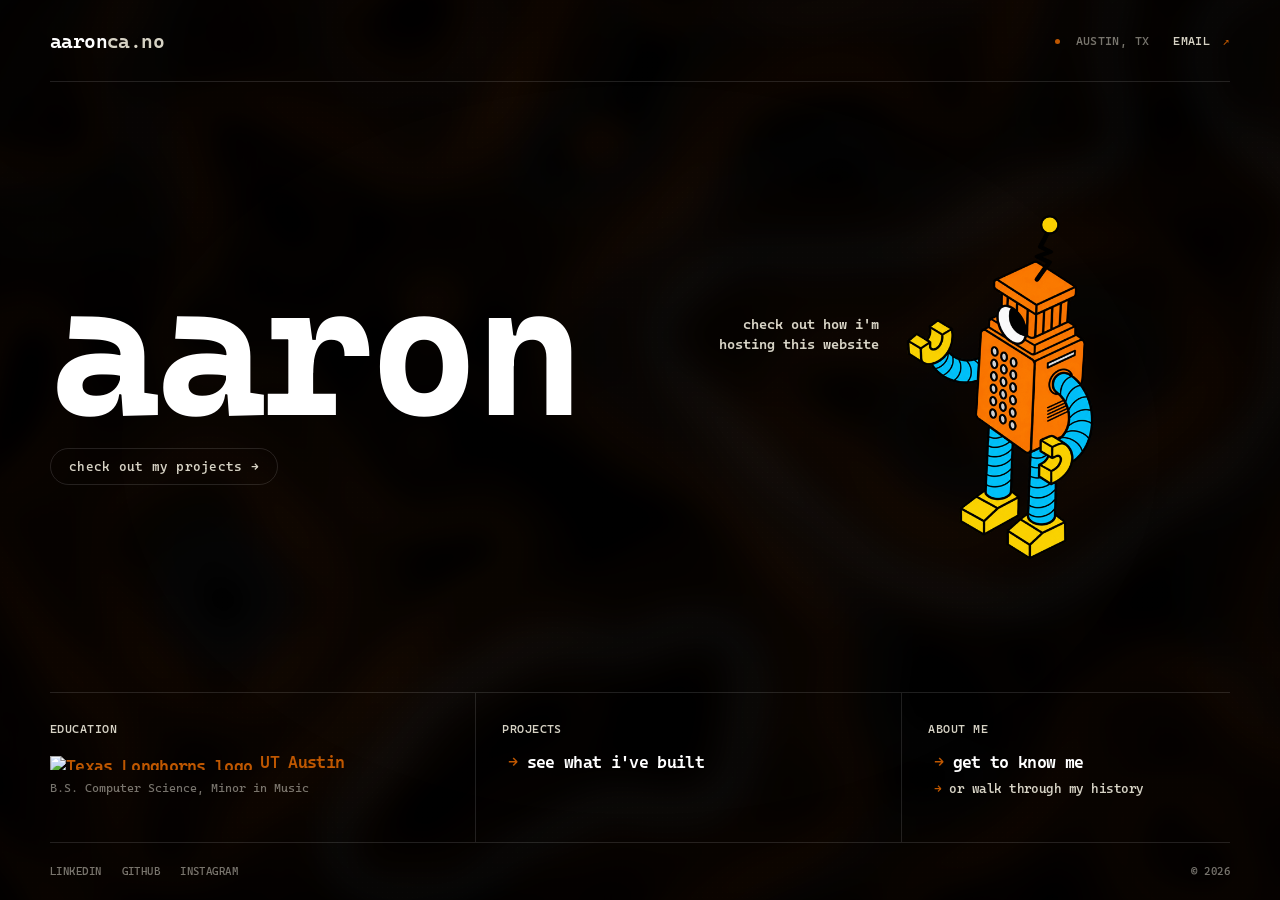
==== commit 3f1ea347: "b" ====
--- a/index.html
+++ b/index.html
@@ -38,9 +38,9 @@
     <section class="hero" aria-labelledby="name">
       <div class="hero-main">
         <h1 id="name">aaron</h1>
-        <a class="explore-btn" href="history.html">explore my history →</a>
+        <a class="explore-btn" href="projects/">check out my projects →</a>
       </div>
-      <a class="homelab-callout" href="homelab.html">
+      <a class="homelab-callout" href="projects/homelab/">
         <span class="homelab-text">check out how i'm hosting this website</span>
         <img class="robot" src="media/towerrobot-web.png" alt="" width="482" height="640">
       </a>
@@ -48,22 +48,26 @@
 
     <section class="profile" aria-label="About Aaron">
       <div class="profile-block school-block">
-        <span class="label">where I study</span>
+        <span class="label">Education</span>
         <p><img class="longhorn" src="https://imgs.search.brave.com/tHz8o9_gtrJKalF6sdXuzC66Z_aBAsimon8lLTeppGc/rs:fit:860:0:0:0/g:ce/aHR0cHM6Ly9keGJo/c3JxeXJyNjkwLmNs/b3VkZnJvbnQubmV0/L3NpZGVhcm0ubmV4/dGdlbi5zaXRlcy90/ZXhhc3Nwb3J0c19j/b20vaW1hZ2VzL2lu/dGVncmF0aW9uXzIw/MjQvbWFpbl9uYXZf/bG9nby13aGl0ZS5z/dmc" alt="Texas Longhorns logo">UT Austin</p>
         <small>B.S. Computer Science, Minor in Music</small>
       </div>
-      <div class="profile-block"></div>
-      <div class="profile-block hobbies-block">
-        <span class="label">things I like</span>
-        <div class="hobbies"><span class="hobby-wrap"><button type="button" class="hobby" data-clip="media/drums.mp4">drums</button></span><span class="hobby-wrap"><button type="button" class="hobby" data-clip="media/cafo.mp4">guitar</button></span><span class="hobby-wrap"><button type="button" class="hobby" data-clip="media/skydiving.mp4">skydiving</button></span></div>
+      <div class="profile-block projects-block">
+        <span class="label">Projects</span>
+        <p><a class="block-link" href="projects/"><b>→ </b>see what i've built</a></p>
+      </div>
+      <div class="profile-block about-block">
+        <span class="label">About Me</span>
+        <p><a class="block-link" href="about.html"><b>→ </b>get to know me</a></p>
+        <p class="alt-link"><a class="block-link" href="history.html"><b>→ </b>or walk through my history</a></p>
       </div>
     </section>
 
     <footer class="footer">
       <div class="socials">
+        <a href="https://www.linkedin.com/in/aarcn" target="_blank" rel="noopener">LinkedIn</a>
+        <a href="https://github.com/aarcn" target="_blank" rel="noopener">GitHub</a>
         <a href="https://instagram.com/uum" target="_blank" rel="noopener">Instagram</a>
-        <a href="https://github.com/aarcn" target="_blank" rel="noopener">GitHub</a>
-        <a href="https://www.linkedin.com/in/aarcn" target="_blank" rel="noopener">LinkedIn</a>
       </div>
       <span>© 2026</span>
     </footer>
--- a/styles.css
+++ b/styles.css
@@ -83,6 +83,10 @@
 .hobby-preview { position: absolute; left: 50%; bottom: calc(100% + 10px); display: block; width: auto; height: auto; max-width: 320px; max-height: 260px; background: var(--line); border: 1px solid var(--line); border-radius: 6px; box-shadow: 0 10px 28px rgba(0,0,0,.35); opacity: 0; pointer-events: none; transform: translate(-50%, 4px); transition: opacity .15s ease, transform .15s ease; z-index: 10; }
 .hobby-preview.visible { opacity: 1; pointer-events: auto; transform: translate(-50%, 0); }
 [data-theme="light"] .longhorn { filter: brightness(0); }
+.block-link { transition: color .15s ease; }
+.block-link b { margin-left: 6px; color: var(--accent); font-weight: 400; }
+.block-link:hover, .block-link:focus-visible { color: var(--accent); }
+.profile-block p.alt-link { margin-top: 8px; font-size: 13px; font-weight: 500; color: var(--soft); }
 .footer { display: flex; justify-content: space-between; align-items: center; flex: 0 0 57px; color: var(--dim); font: 500 11px var(--font); text-transform: uppercase; letter-spacing: .04em; }.socials { display: flex; gap: 20px; }.socials a:hover { color: var(--accent); }
 @keyframes fly { from { transform: translateX(0); } to { transform: translateX(calc(-1 * var(--fly-distance, 1820px))); } }
 @keyframes drop { 0% { opacity: 0; transform: translate(0, 0); } 3% { opacity: 1; } 22% { transform: translate(8px, calc(var(--fall-total, 220px) * .682)); } 100% { opacity: 1; transform: translate(var(--drift-x, 45px), var(--fall-total, 220px)); } }
